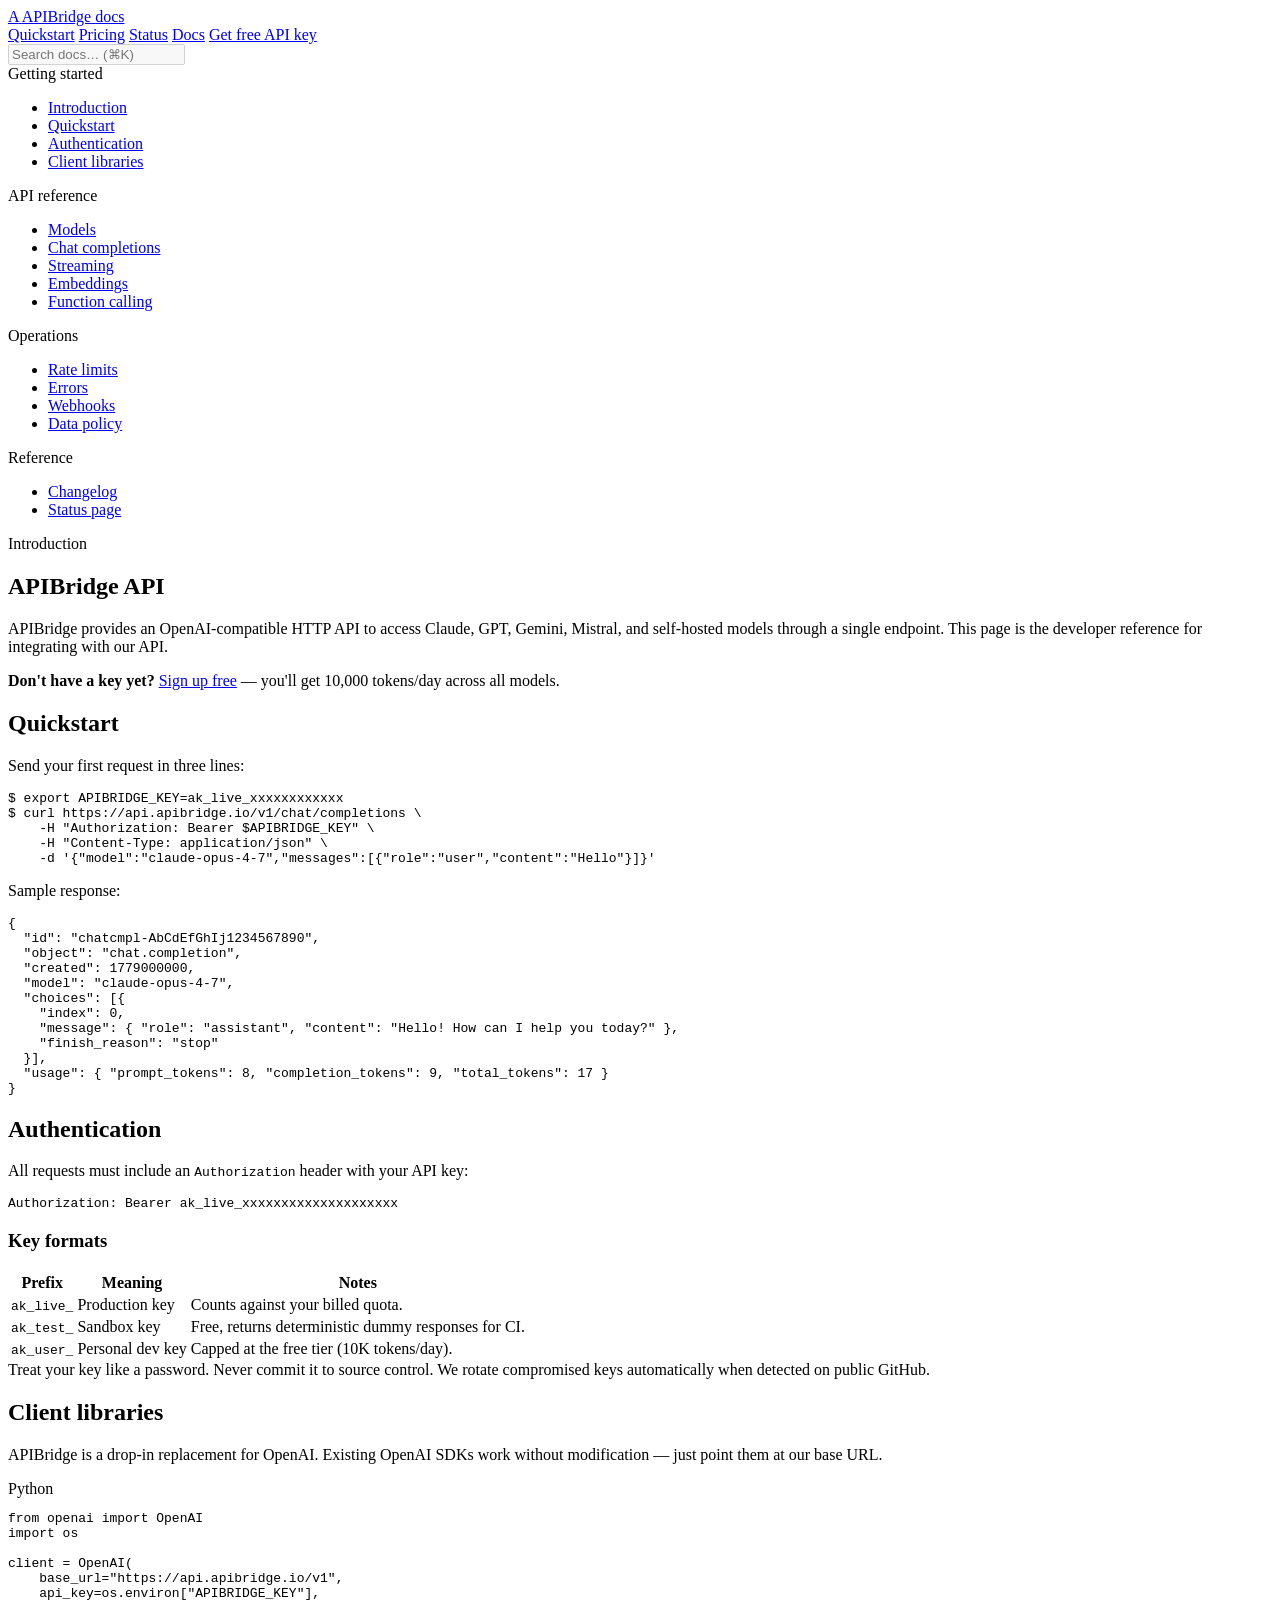
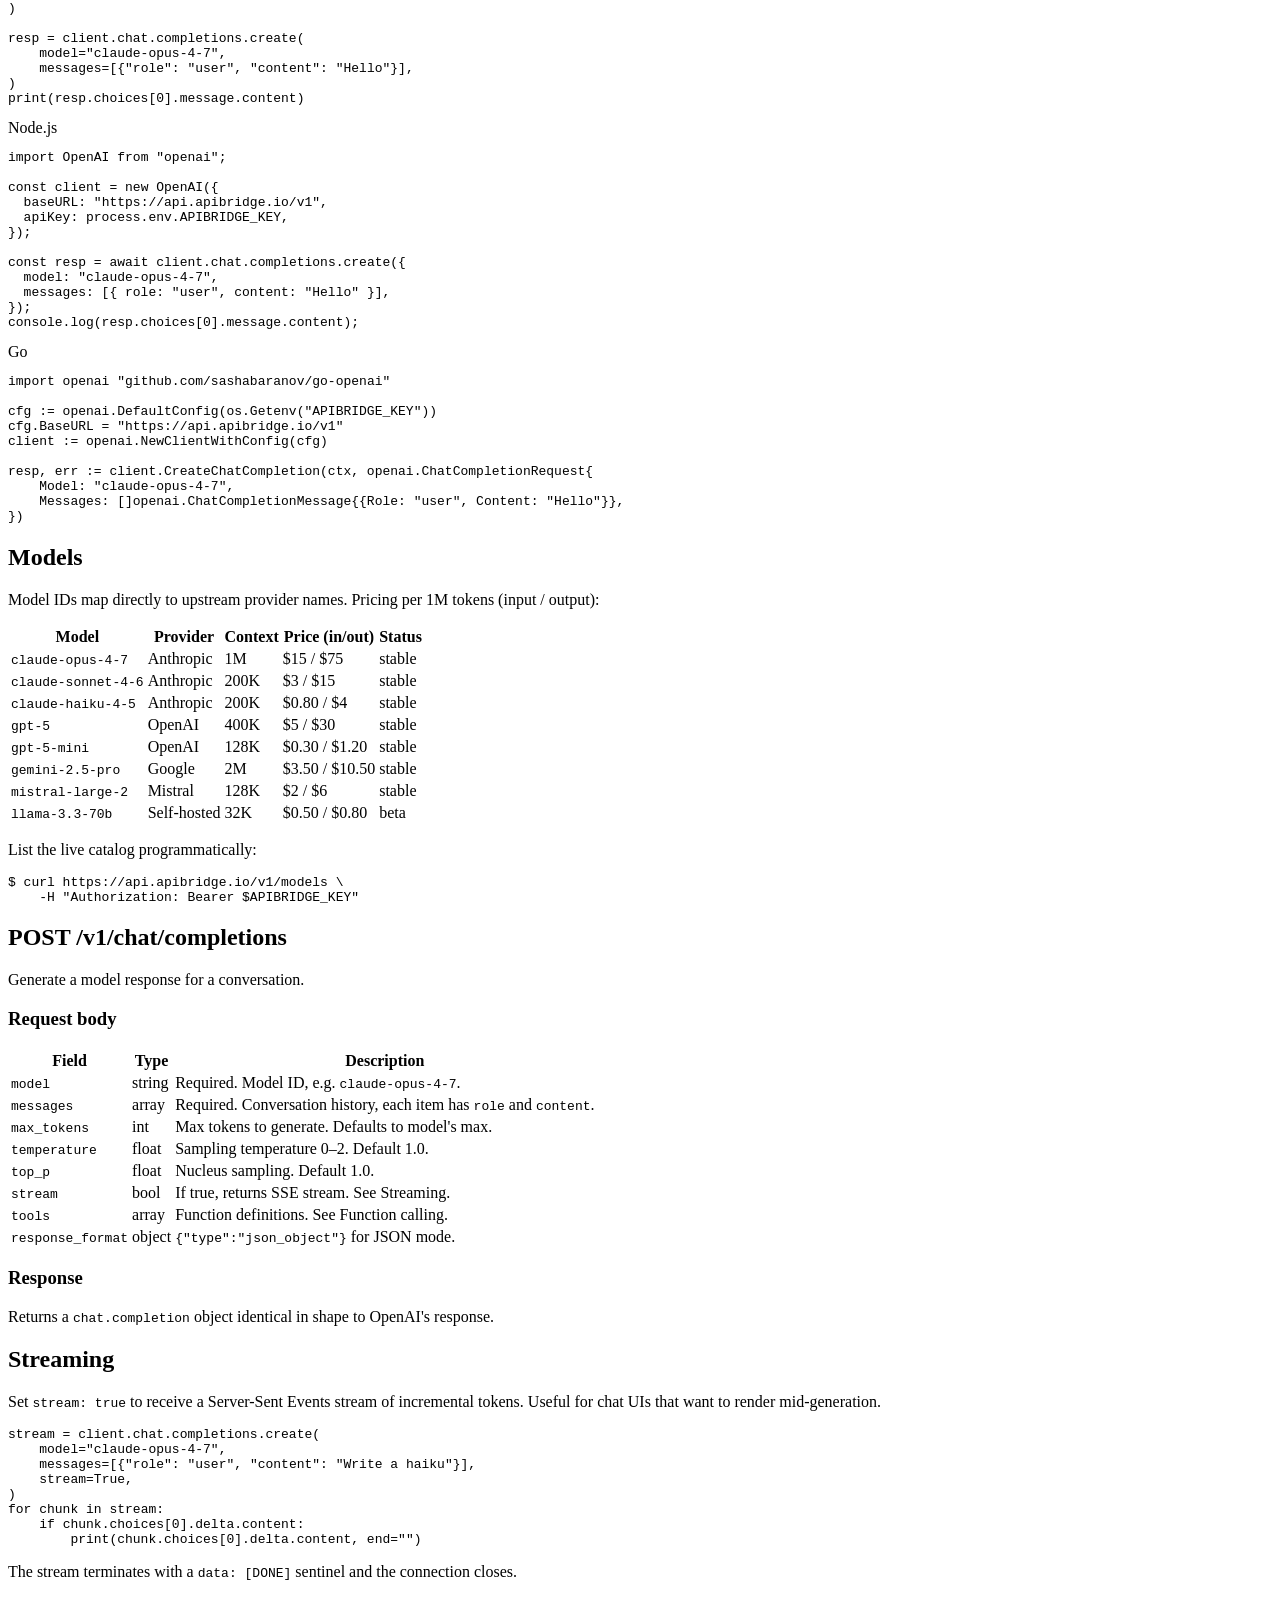
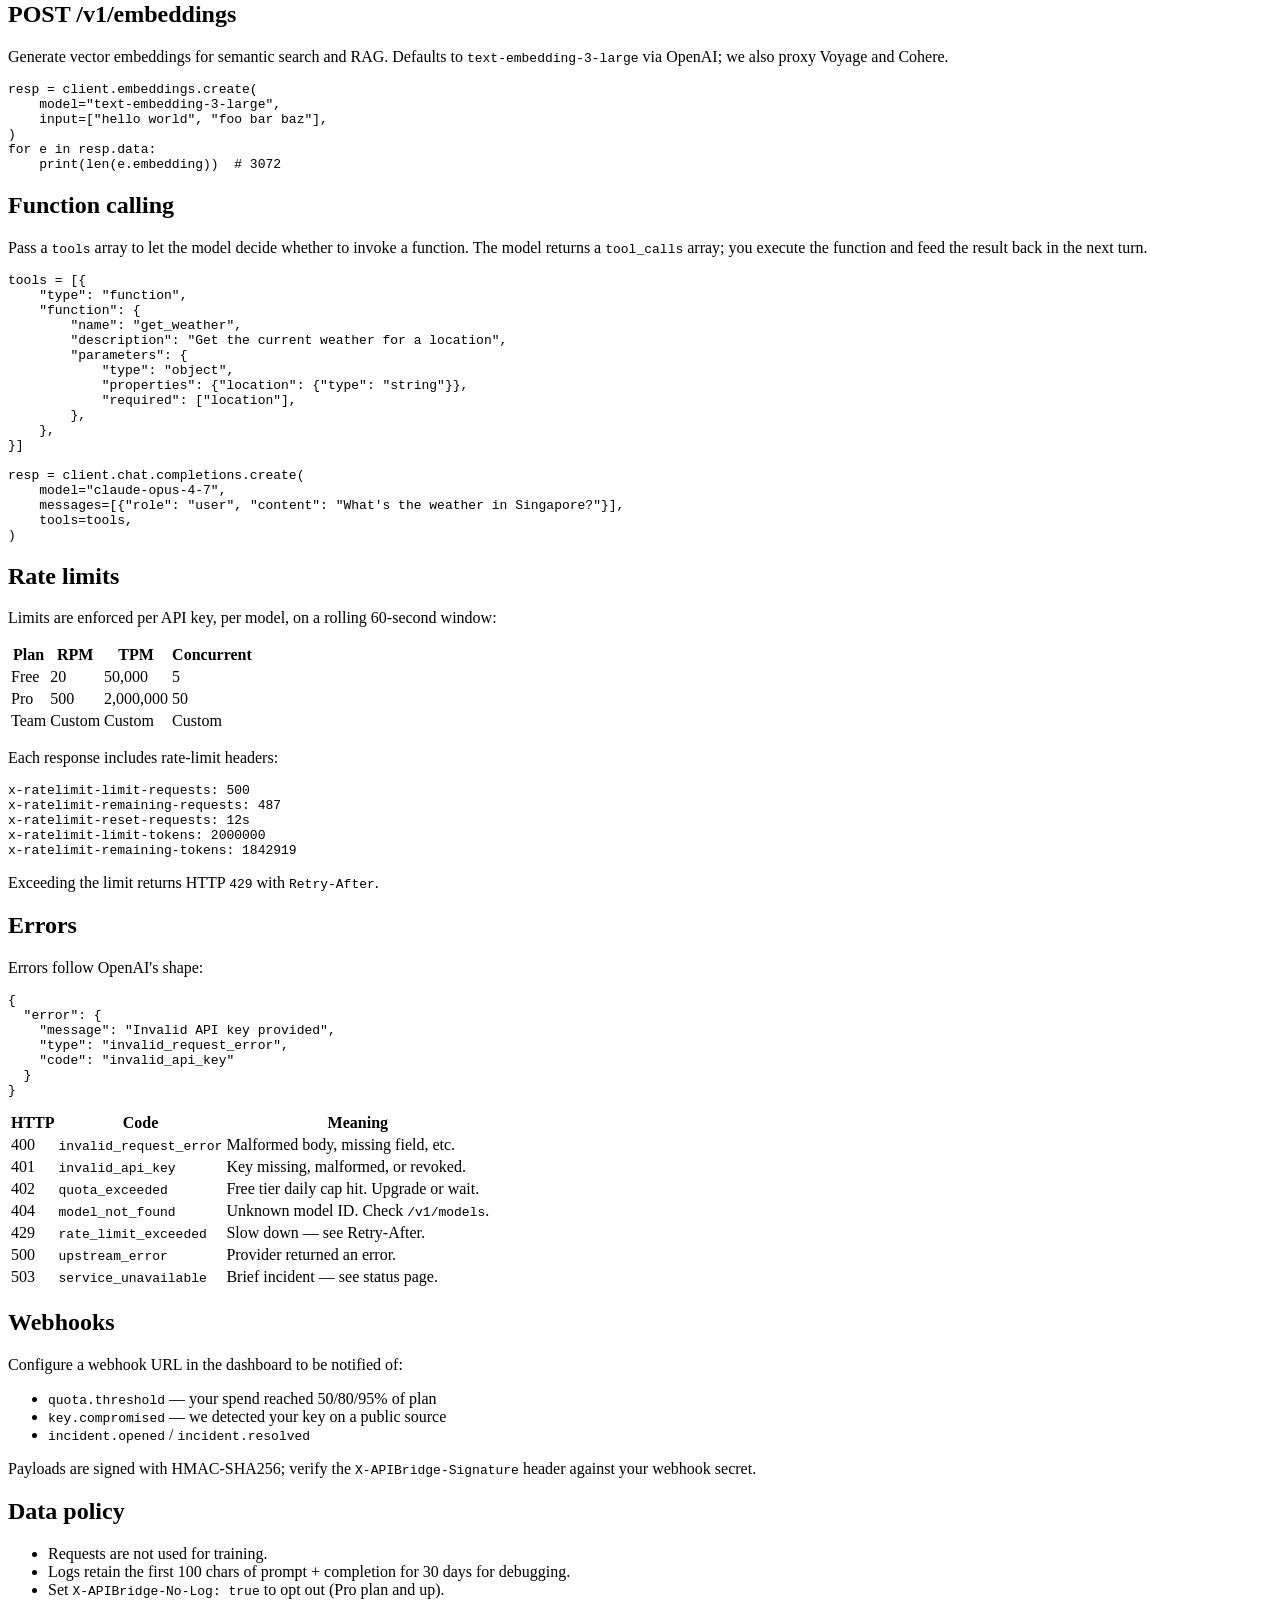
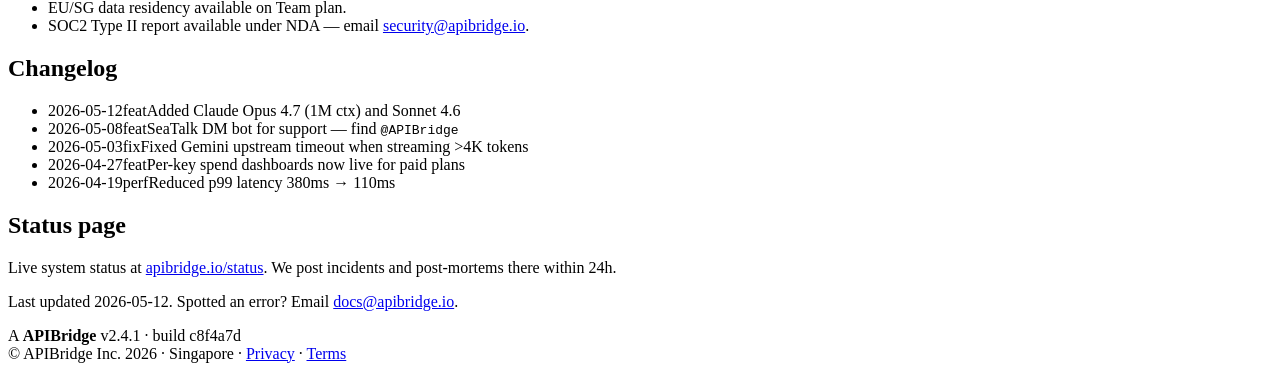
==== docs/index.html @ f9c646c4 "init" ====
<!DOCTYPE html>
<html lang="en">
<head>
<meta charset="UTF-8">
<meta name="viewport" content="width=device-width, initial-scale=1.0">
<title>Docs — APIBridge</title>
<meta name="description" content="API reference and guides for APIBridge — the OpenAI-compatible LLM gateway.">
<link rel="stylesheet" href="/apibridge/assets/css/style.css">
<link rel="stylesheet" href="/apibridge/assets/css/docs.css">
<link rel="icon" href="data:image/svg+xml,%3Csvg xmlns='http://www.w3.org/2000/svg' viewBox='0 0 32 32'%3E%3Crect width='32' height='32' rx='6' fill='%231e3a5f'/%3E%3Ctext x='16' y='22' font-family='monospace' font-size='18' font-weight='bold' text-anchor='middle' fill='%2300d4aa'%3EA%3C/text%3E%3C/svg%3E">
</head>
<body>

<header class="topbar">
  <div class="container topbar-inner">
    <a href="/apibridge/" class="brand">
      <span class="brand-mark">A</span>
      <span class="brand-text">APIBridge</span>
      <span class="brand-tag">docs</span>
    </a>
    <nav class="topnav">
      <a href="/apibridge/#quickstart">Quickstart</a>
      <a href="/apibridge/#pricing">Pricing</a>
      <a href="/apibridge/#status">Status</a>
      <a href="/apibridge/docs/" class="active">Docs</a>
      <a href="/apibridge/login/" class="btn btn-primary btn-sm">Get free API key</a>
    </nav>
  </div>
</header>

<div class="docs-layout">
  <aside class="docs-sidebar">
    <div class="docs-search">
      <input type="text" placeholder="Search docs… (⌘K)" disabled>
    </div>
    <nav class="docs-nav">
      <div class="docs-nav-section">
        <div class="docs-nav-title">Getting started</div>
        <ul>
          <li><a href="#introduction" class="active">Introduction</a></li>
          <li><a href="#quickstart">Quickstart</a></li>
          <li><a href="#authentication">Authentication</a></li>
          <li><a href="#libraries">Client libraries</a></li>
        </ul>
      </div>
      <div class="docs-nav-section">
        <div class="docs-nav-title">API reference</div>
        <ul>
          <li><a href="#models">Models</a></li>
          <li><a href="#chat-completions">Chat completions</a></li>
          <li><a href="#streaming">Streaming</a></li>
          <li><a href="#embeddings">Embeddings</a></li>
          <li><a href="#function-calling">Function calling</a></li>
        </ul>
      </div>
      <div class="docs-nav-section">
        <div class="docs-nav-title">Operations</div>
        <ul>
          <li><a href="#rate-limits">Rate limits</a></li>
          <li><a href="#errors">Errors</a></li>
          <li><a href="#webhooks">Webhooks</a></li>
          <li><a href="#data-policy">Data policy</a></li>
        </ul>
      </div>
      <div class="docs-nav-section">
        <div class="docs-nav-title">Reference</div>
        <ul>
          <li><a href="#changelog">Changelog</a></li>
          <li><a href="#status-page">Status page</a></li>
        </ul>
      </div>
    </nav>
  </aside>

  <main class="docs-main">

    <section id="introduction">
      <div class="docs-eyebrow">Introduction</div>
      <h1>APIBridge API</h1>
      <p class="docs-lede">
        APIBridge provides an OpenAI-compatible HTTP API to access Claude, GPT, Gemini, Mistral,
        and self-hosted models through a single endpoint. This page is the developer reference
        for integrating with our API.
      </p>
      <div class="callout callout-info">
        <strong>Don't have a key yet?</strong> <a href="/apibridge/login/">Sign up free</a> — you'll get 10,000 tokens/day across all models.
      </div>
    </section>

    <section id="quickstart">
      <h2>Quickstart</h2>
      <p>Send your first request in three lines:</p>
<pre class="code-block"><code><span class="cm">$</span> export APIBRIDGE_KEY=ak_live_xxxxxxxxxxxx
<span class="cm">$</span> curl https://api.apibridge.io/v1/chat/completions \
    -H <span class="s">"Authorization: Bearer $APIBRIDGE_KEY"</span> \
    -H <span class="s">"Content-Type: application/json"</span> \
    -d '{<span class="s">"model"</span>:<span class="s">"claude-opus-4-7"</span>,<span class="s">"messages"</span>:[{<span class="s">"role"</span>:<span class="s">"user"</span>,<span class="s">"content"</span>:<span class="s">"Hello"</span>}]}'</code></pre>
      <p>Sample response:</p>
<pre class="code-block"><code>{
  <span class="s">"id"</span>: <span class="s">"chatcmpl-AbCdEfGhIj1234567890"</span>,
  <span class="s">"object"</span>: <span class="s">"chat.completion"</span>,
  <span class="s">"created"</span>: 1779000000,
  <span class="s">"model"</span>: <span class="s">"claude-opus-4-7"</span>,
  <span class="s">"choices"</span>: [{
    <span class="s">"index"</span>: 0,
    <span class="s">"message"</span>: { <span class="s">"role"</span>: <span class="s">"assistant"</span>, <span class="s">"content"</span>: <span class="s">"Hello! How can I help you today?"</span> },
    <span class="s">"finish_reason"</span>: <span class="s">"stop"</span>
  }],
  <span class="s">"usage"</span>: { <span class="s">"prompt_tokens"</span>: 8, <span class="s">"completion_tokens"</span>: 9, <span class="s">"total_tokens"</span>: 17 }
}</code></pre>
    </section>

    <section id="authentication">
      <h2>Authentication</h2>
      <p>
        All requests must include an <code>Authorization</code> header with your API key:
      </p>
<pre class="code-block"><code>Authorization: Bearer ak_live_xxxxxxxxxxxxxxxxxxxx</code></pre>

      <h3>Key formats</h3>
      <table class="docs-table">
        <thead>
          <tr><th>Prefix</th><th>Meaning</th><th>Notes</th></tr>
        </thead>
        <tbody>
          <tr><td><code>ak_live_</code></td><td>Production key</td><td>Counts against your billed quota.</td></tr>
          <tr><td><code>ak_test_</code></td><td>Sandbox key</td><td>Free, returns deterministic dummy responses for CI.</td></tr>
          <tr><td><code>ak_user_</code></td><td>Personal dev key</td><td>Capped at the free tier (10K tokens/day).</td></tr>
        </tbody>
      </table>

      <div class="callout callout-warn">
        Treat your key like a password. Never commit it to source control. We rotate compromised keys automatically when detected on public GitHub.
      </div>
    </section>

    <section id="libraries">
      <h2>Client libraries</h2>
      <p>APIBridge is a drop-in replacement for OpenAI. Existing OpenAI SDKs work without modification — just point them at our base URL.</p>

      <div class="lang-tabs">
        <div class="lang-tab-label">Python</div>
<pre class="code-block"><code><span class="k">from</span> openai <span class="k">import</span> OpenAI
<span class="k">import</span> os

client = OpenAI(
    base_url=<span class="s">"https://api.apibridge.io/v1"</span>,
    api_key=os.environ[<span class="s">"APIBRIDGE_KEY"</span>],
)

resp = client.chat.completions.create(
    model=<span class="s">"claude-opus-4-7"</span>,
    messages=[{<span class="s">"role"</span>: <span class="s">"user"</span>, <span class="s">"content"</span>: <span class="s">"Hello"</span>}],
)
print(resp.choices[0].message.content)</code></pre>

        <div class="lang-tab-label">Node.js</div>
<pre class="code-block"><code><span class="k">import</span> OpenAI <span class="k">from</span> <span class="s">"openai"</span>;

<span class="k">const</span> client = <span class="k">new</span> OpenAI({
  baseURL: <span class="s">"https://api.apibridge.io/v1"</span>,
  apiKey: process.env.APIBRIDGE_KEY,
});

<span class="k">const</span> resp = <span class="k">await</span> client.chat.completions.create({
  model: <span class="s">"claude-opus-4-7"</span>,
  messages: [{ role: <span class="s">"user"</span>, content: <span class="s">"Hello"</span> }],
});
console.log(resp.choices[0].message.content);</code></pre>

        <div class="lang-tab-label">Go</div>
<pre class="code-block"><code><span class="k">import</span> openai <span class="s">"github.com/sashabaranov/go-openai"</span>

cfg := openai.DefaultConfig(os.Getenv(<span class="s">"APIBRIDGE_KEY"</span>))
cfg.BaseURL = <span class="s">"https://api.apibridge.io/v1"</span>
client := openai.NewClientWithConfig(cfg)

resp, err := client.CreateChatCompletion(ctx, openai.ChatCompletionRequest{
    Model: <span class="s">"claude-opus-4-7"</span>,
    Messages: []openai.ChatCompletionMessage{{Role: <span class="s">"user"</span>, Content: <span class="s">"Hello"</span>}},
})</code></pre>
      </div>
    </section>

    <section id="models">
      <h2>Models</h2>
      <p>Model IDs map directly to upstream provider names. Pricing per 1M tokens (input / output):</p>
      <table class="docs-table">
        <thead>
          <tr><th>Model</th><th>Provider</th><th>Context</th><th>Price (in/out)</th><th>Status</th></tr>
        </thead>
        <tbody>
          <tr><td><code>claude-opus-4-7</code></td><td>Anthropic</td><td>1M</td><td>$15 / $75</td><td><span class="badge-ok">stable</span></td></tr>
          <tr><td><code>claude-sonnet-4-6</code></td><td>Anthropic</td><td>200K</td><td>$3 / $15</td><td><span class="badge-ok">stable</span></td></tr>
          <tr><td><code>claude-haiku-4-5</code></td><td>Anthropic</td><td>200K</td><td>$0.80 / $4</td><td><span class="badge-ok">stable</span></td></tr>
          <tr><td><code>gpt-5</code></td><td>OpenAI</td><td>400K</td><td>$5 / $30</td><td><span class="badge-ok">stable</span></td></tr>
          <tr><td><code>gpt-5-mini</code></td><td>OpenAI</td><td>128K</td><td>$0.30 / $1.20</td><td><span class="badge-ok">stable</span></td></tr>
          <tr><td><code>gemini-2.5-pro</code></td><td>Google</td><td>2M</td><td>$3.50 / $10.50</td><td><span class="badge-ok">stable</span></td></tr>
          <tr><td><code>mistral-large-2</code></td><td>Mistral</td><td>128K</td><td>$2 / $6</td><td><span class="badge-ok">stable</span></td></tr>
          <tr><td><code>llama-3.3-70b</code></td><td>Self-hosted</td><td>32K</td><td>$0.50 / $0.80</td><td><span class="badge-beta">beta</span></td></tr>
        </tbody>
      </table>
      <p>List the live catalog programmatically:</p>
<pre class="code-block"><code><span class="cm">$</span> curl https://api.apibridge.io/v1/models \
    -H <span class="s">"Authorization: Bearer $APIBRIDGE_KEY"</span></code></pre>
    </section>

    <section id="chat-completions">
      <h2>POST /v1/chat/completions</h2>
      <p>Generate a model response for a conversation.</p>

      <h3>Request body</h3>
      <table class="docs-table">
        <thead><tr><th>Field</th><th>Type</th><th>Description</th></tr></thead>
        <tbody>
          <tr><td><code>model</code></td><td>string</td><td>Required. Model ID, e.g. <code>claude-opus-4-7</code>.</td></tr>
          <tr><td><code>messages</code></td><td>array</td><td>Required. Conversation history, each item has <code>role</code> and <code>content</code>.</td></tr>
          <tr><td><code>max_tokens</code></td><td>int</td><td>Max tokens to generate. Defaults to model's max.</td></tr>
          <tr><td><code>temperature</code></td><td>float</td><td>Sampling temperature 0–2. Default 1.0.</td></tr>
          <tr><td><code>top_p</code></td><td>float</td><td>Nucleus sampling. Default 1.0.</td></tr>
          <tr><td><code>stream</code></td><td>bool</td><td>If true, returns SSE stream. See Streaming.</td></tr>
          <tr><td><code>tools</code></td><td>array</td><td>Function definitions. See Function calling.</td></tr>
          <tr><td><code>response_format</code></td><td>object</td><td><code>{"type":"json_object"}</code> for JSON mode.</td></tr>
        </tbody>
      </table>

      <h3>Response</h3>
      <p>Returns a <code>chat.completion</code> object identical in shape to OpenAI's response.</p>
    </section>

    <section id="streaming">
      <h2>Streaming</h2>
      <p>Set <code>stream: true</code> to receive a Server-Sent Events stream of incremental tokens. Useful for chat UIs that want to render mid-generation.</p>
<pre class="code-block"><code>stream = client.chat.completions.create(
    model=<span class="s">"claude-opus-4-7"</span>,
    messages=[{<span class="s">"role"</span>: <span class="s">"user"</span>, <span class="s">"content"</span>: <span class="s">"Write a haiku"</span>}],
    stream=<span class="k">True</span>,
)
<span class="k">for</span> chunk <span class="k">in</span> stream:
    <span class="k">if</span> chunk.choices[0].delta.content:
        print(chunk.choices[0].delta.content, end=<span class="s">""</span>)</code></pre>
      <p>The stream terminates with a <code>data: [DONE]</code> sentinel and the connection closes.</p>
    </section>

    <section id="embeddings">
      <h2>POST /v1/embeddings</h2>
      <p>Generate vector embeddings for semantic search and RAG. Defaults to <code>text-embedding-3-large</code> via OpenAI; we also proxy Voyage and Cohere.</p>
<pre class="code-block"><code>resp = client.embeddings.create(
    model=<span class="s">"text-embedding-3-large"</span>,
    input=[<span class="s">"hello world"</span>, <span class="s">"foo bar baz"</span>],
)
<span class="k">for</span> e <span class="k">in</span> resp.data:
    print(<span class="k">len</span>(e.embedding))  <span class="cm"># 3072</span></code></pre>
    </section>

    <section id="function-calling">
      <h2>Function calling</h2>
      <p>Pass a <code>tools</code> array to let the model decide whether to invoke a function. The model returns a <code>tool_calls</code> array; you execute the function and feed the result back in the next turn.</p>
<pre class="code-block"><code>tools = [{
    <span class="s">"type"</span>: <span class="s">"function"</span>,
    <span class="s">"function"</span>: {
        <span class="s">"name"</span>: <span class="s">"get_weather"</span>,
        <span class="s">"description"</span>: <span class="s">"Get the current weather for a location"</span>,
        <span class="s">"parameters"</span>: {
            <span class="s">"type"</span>: <span class="s">"object"</span>,
            <span class="s">"properties"</span>: {<span class="s">"location"</span>: {<span class="s">"type"</span>: <span class="s">"string"</span>}},
            <span class="s">"required"</span>: [<span class="s">"location"</span>],
        },
    },
}]

resp = client.chat.completions.create(
    model=<span class="s">"claude-opus-4-7"</span>,
    messages=[{<span class="s">"role"</span>: <span class="s">"user"</span>, <span class="s">"content"</span>: <span class="s">"What's the weather in Singapore?"</span>}],
    tools=tools,
)</code></pre>
    </section>

    <section id="rate-limits">
      <h2>Rate limits</h2>
      <p>Limits are enforced per API key, per model, on a rolling 60-second window:</p>
      <table class="docs-table">
        <thead><tr><th>Plan</th><th>RPM</th><th>TPM</th><th>Concurrent</th></tr></thead>
        <tbody>
          <tr><td>Free</td><td>20</td><td>50,000</td><td>5</td></tr>
          <tr><td>Pro</td><td>500</td><td>2,000,000</td><td>50</td></tr>
          <tr><td>Team</td><td>Custom</td><td>Custom</td><td>Custom</td></tr>
        </tbody>
      </table>
      <p>Each response includes rate-limit headers:</p>
<pre class="code-block"><code>x-ratelimit-limit-requests: 500
x-ratelimit-remaining-requests: 487
x-ratelimit-reset-requests: 12s
x-ratelimit-limit-tokens: 2000000
x-ratelimit-remaining-tokens: 1842919</code></pre>
      <p>Exceeding the limit returns HTTP <code>429</code> with <code>Retry-After</code>.</p>
    </section>

    <section id="errors">
      <h2>Errors</h2>
      <p>Errors follow OpenAI's shape:</p>
<pre class="code-block"><code>{
  <span class="s">"error"</span>: {
    <span class="s">"message"</span>: <span class="s">"Invalid API key provided"</span>,
    <span class="s">"type"</span>: <span class="s">"invalid_request_error"</span>,
    <span class="s">"code"</span>: <span class="s">"invalid_api_key"</span>
  }
}</code></pre>
      <table class="docs-table">
        <thead><tr><th>HTTP</th><th>Code</th><th>Meaning</th></tr></thead>
        <tbody>
          <tr><td>400</td><td><code>invalid_request_error</code></td><td>Malformed body, missing field, etc.</td></tr>
          <tr><td>401</td><td><code>invalid_api_key</code></td><td>Key missing, malformed, or revoked.</td></tr>
          <tr><td>402</td><td><code>quota_exceeded</code></td><td>Free tier daily cap hit. Upgrade or wait.</td></tr>
          <tr><td>404</td><td><code>model_not_found</code></td><td>Unknown model ID. Check <code>/v1/models</code>.</td></tr>
          <tr><td>429</td><td><code>rate_limit_exceeded</code></td><td>Slow down — see Retry-After.</td></tr>
          <tr><td>500</td><td><code>upstream_error</code></td><td>Provider returned an error.</td></tr>
          <tr><td>503</td><td><code>service_unavailable</code></td><td>Brief incident — see status page.</td></tr>
        </tbody>
      </table>
    </section>

    <section id="webhooks">
      <h2>Webhooks</h2>
      <p>Configure a webhook URL in the dashboard to be notified of:</p>
      <ul>
        <li><code>quota.threshold</code> — your spend reached 50/80/95% of plan</li>
        <li><code>key.compromised</code> — we detected your key on a public source</li>
        <li><code>incident.opened</code> / <code>incident.resolved</code></li>
      </ul>
      <p>Payloads are signed with HMAC-SHA256; verify the <code>X-APIBridge-Signature</code> header against your webhook secret.</p>
    </section>

    <section id="data-policy">
      <h2>Data policy</h2>
      <ul>
        <li>Requests are not used for training.</li>
        <li>Logs retain the first 100 chars of prompt + completion for 30 days for debugging.</li>
        <li>Set <code>X-APIBridge-No-Log: true</code> to opt out (Pro plan and up).</li>
        <li>EU/SG data residency available on Team plan.</li>
        <li>SOC2 Type II report available under NDA — email <a href="mailto:security@apibridge.io">security@apibridge.io</a>.</li>
      </ul>
    </section>

    <section id="changelog">
      <h2>Changelog</h2>
      <ul class="changelog-list">
        <li><span class="cl-date">2026-05-12</span><span class="cl-tag tag-feat">feat</span><span>Added Claude Opus 4.7 (1M ctx) and Sonnet 4.6</span></li>
        <li><span class="cl-date">2026-05-08</span><span class="cl-tag tag-feat">feat</span><span>SeaTalk DM bot for support — find <code>@APIBridge</code></span></li>
        <li><span class="cl-date">2026-05-03</span><span class="cl-tag tag-fix">fix</span><span>Fixed Gemini upstream timeout when streaming &gt;4K tokens</span></li>
        <li><span class="cl-date">2026-04-27</span><span class="cl-tag tag-feat">feat</span><span>Per-key spend dashboards now live for paid plans</span></li>
        <li><span class="cl-date">2026-04-19</span><span class="cl-tag tag-perf">perf</span><span>Reduced p99 latency 380ms → 110ms</span></li>
      </ul>
    </section>

    <section id="status-page">
      <h2>Status page</h2>
      <p>Live system status at <a href="/apibridge/#status">apibridge.io/status</a>. We post incidents and post-mortems there within 24h.</p>
    </section>

    <div class="docs-footer">
      <p>Last updated 2026-05-12. Spotted an error? Email <a href="mailto:docs@apibridge.io">docs@apibridge.io</a>.</p>
    </div>

  </main>
</div>

<footer class="site-footer">
  <div class="container footer-grid">
    <div class="footer-brand">
      <span class="brand-mark">A</span>
      <strong>APIBridge</strong>
      <span class="muted">v2.4.1 · build c8f4a7d</span>
    </div>
    <div class="footer-meta muted">
      © APIBridge Inc. 2026 · Singapore · <a href="#">Privacy</a> · <a href="#">Terms</a>
    </div>
  </div>
</footer>

<script src="/apibridge/assets/js/main.js"></script>
<script src="/apibridge/assets/js/docs.js"></script>
</body>
</html>
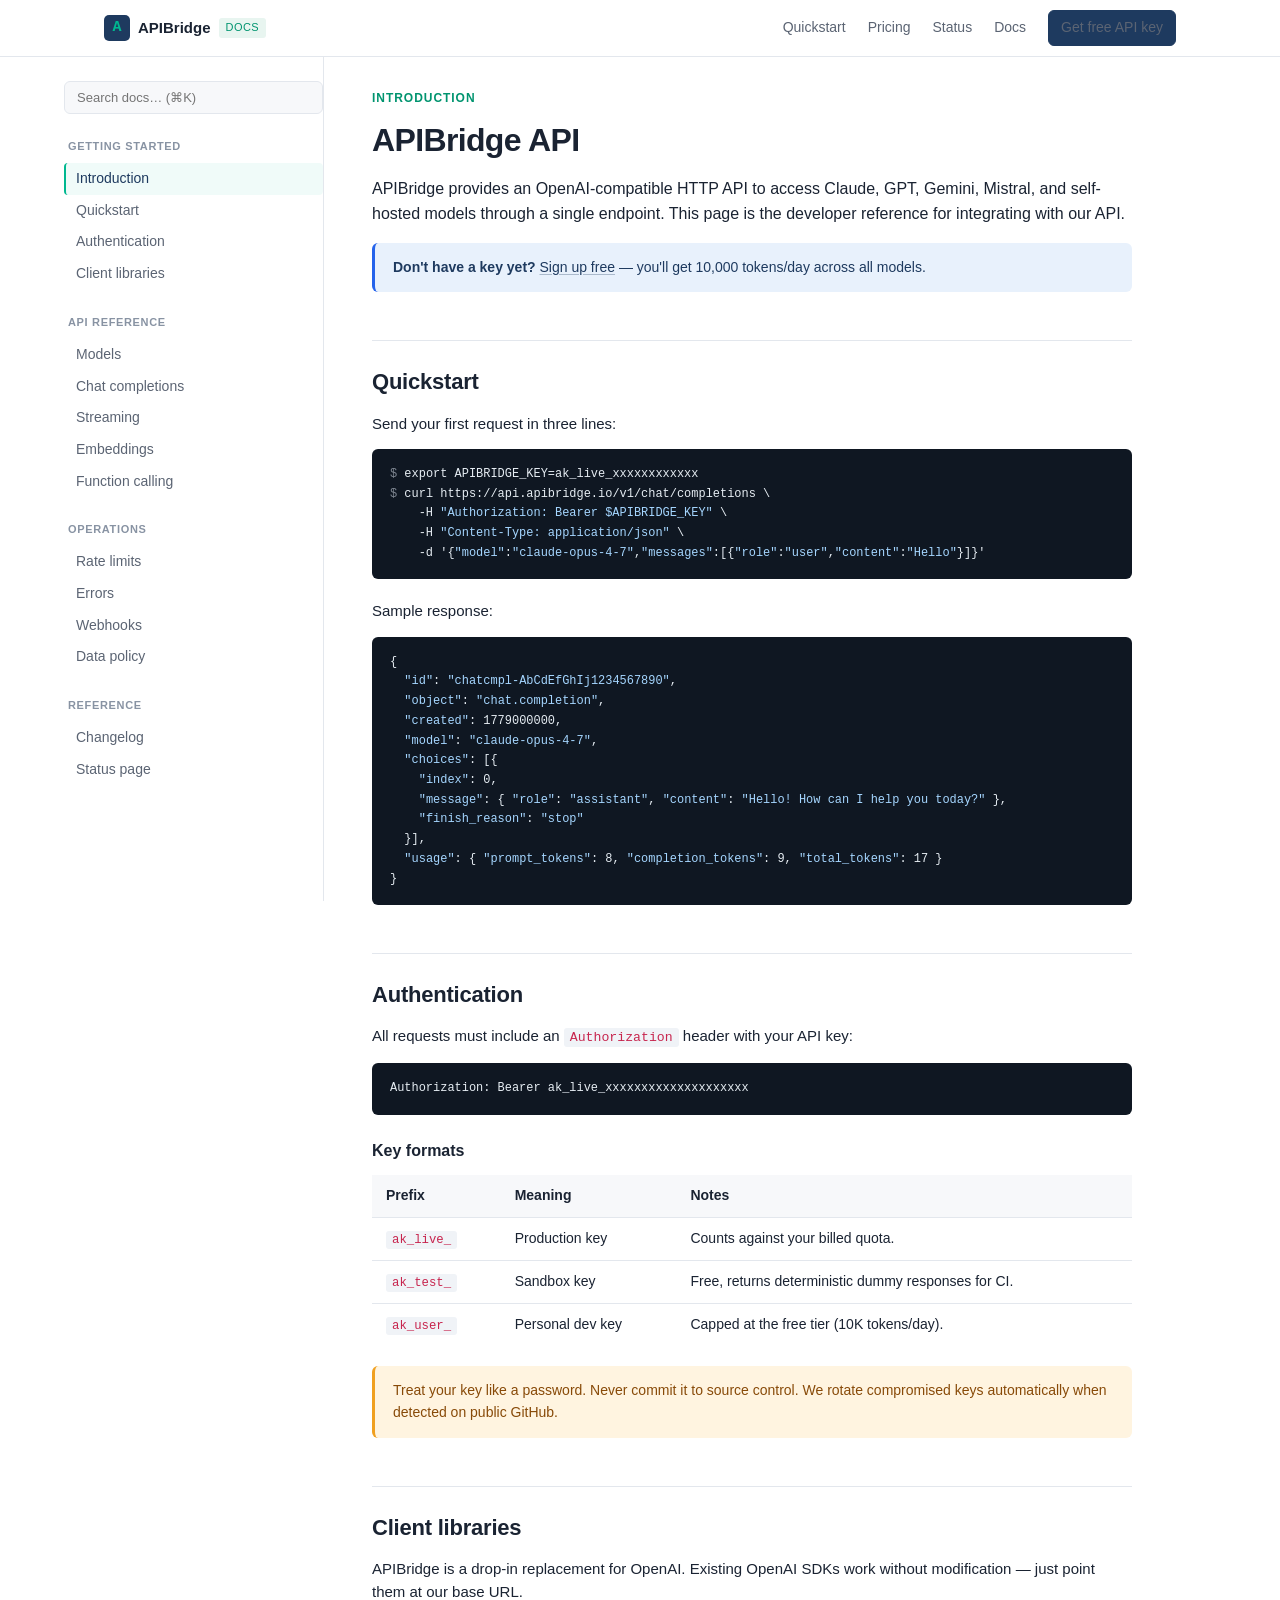
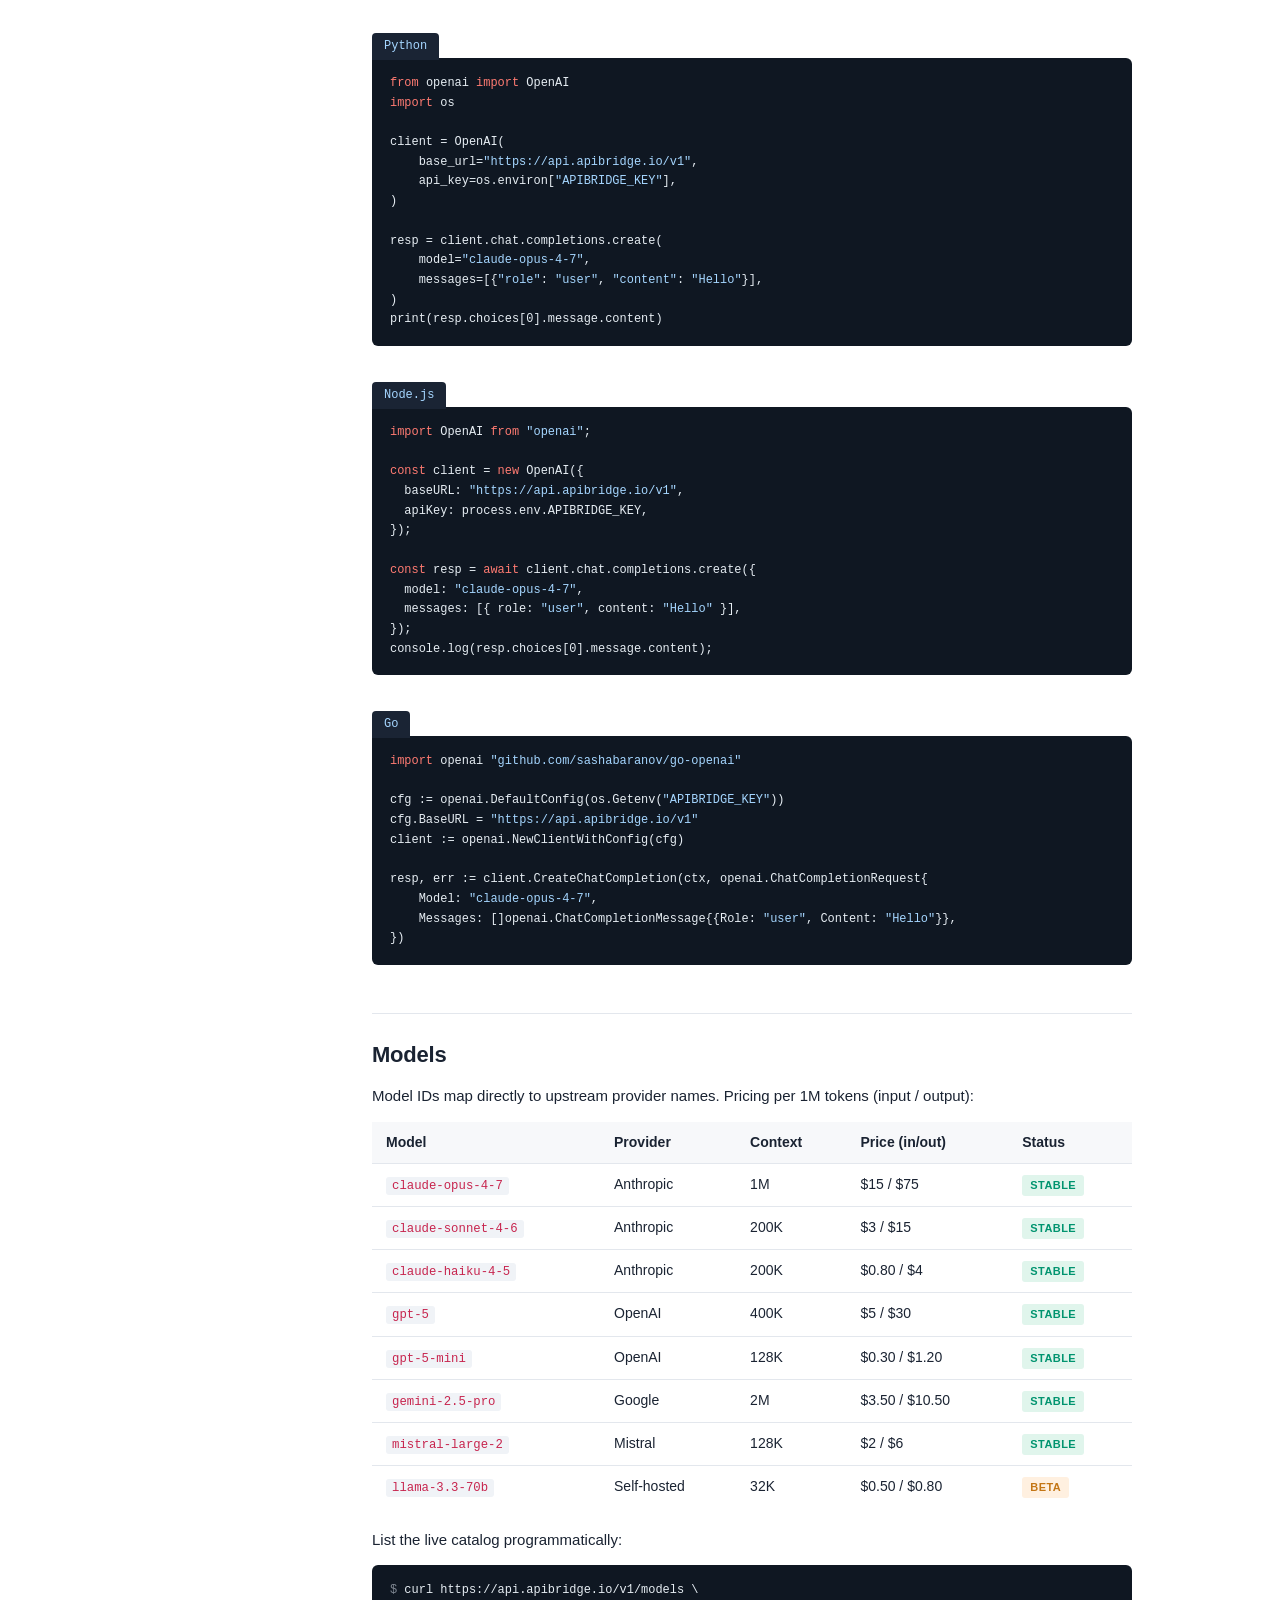
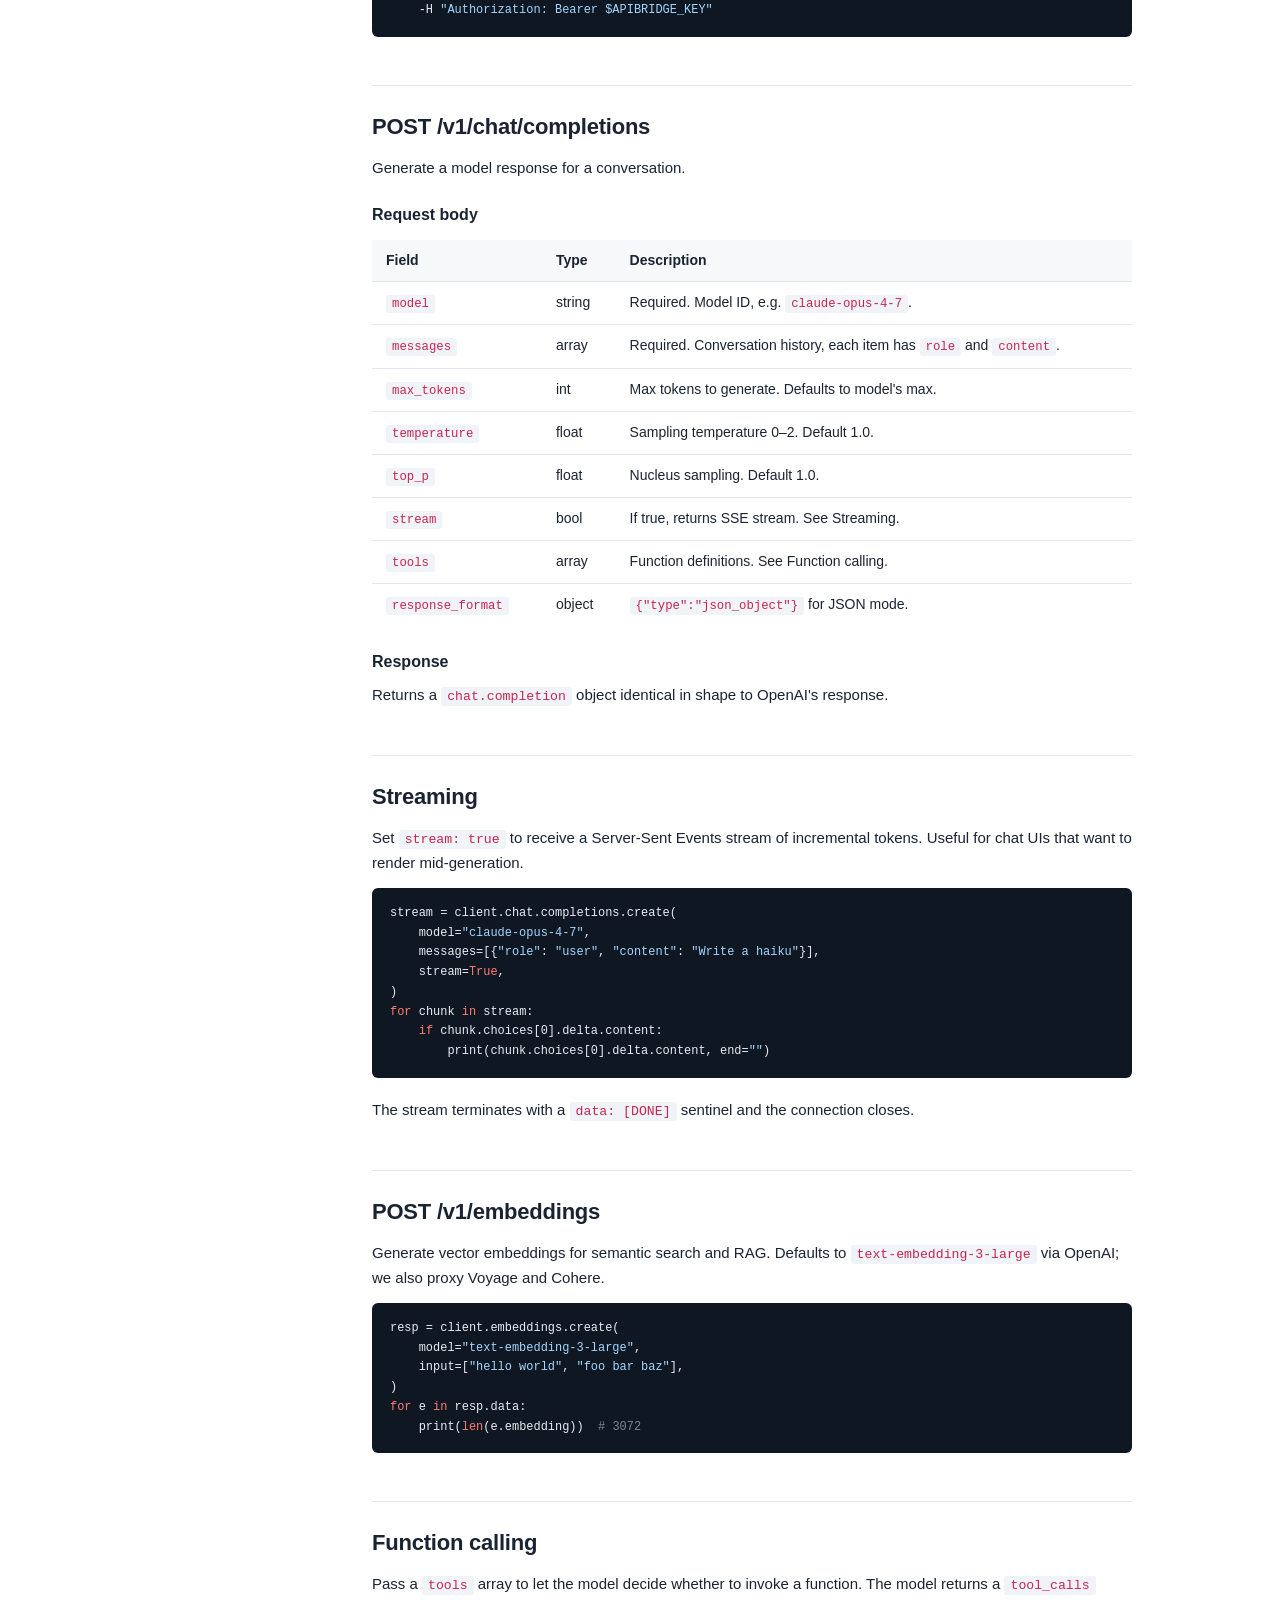
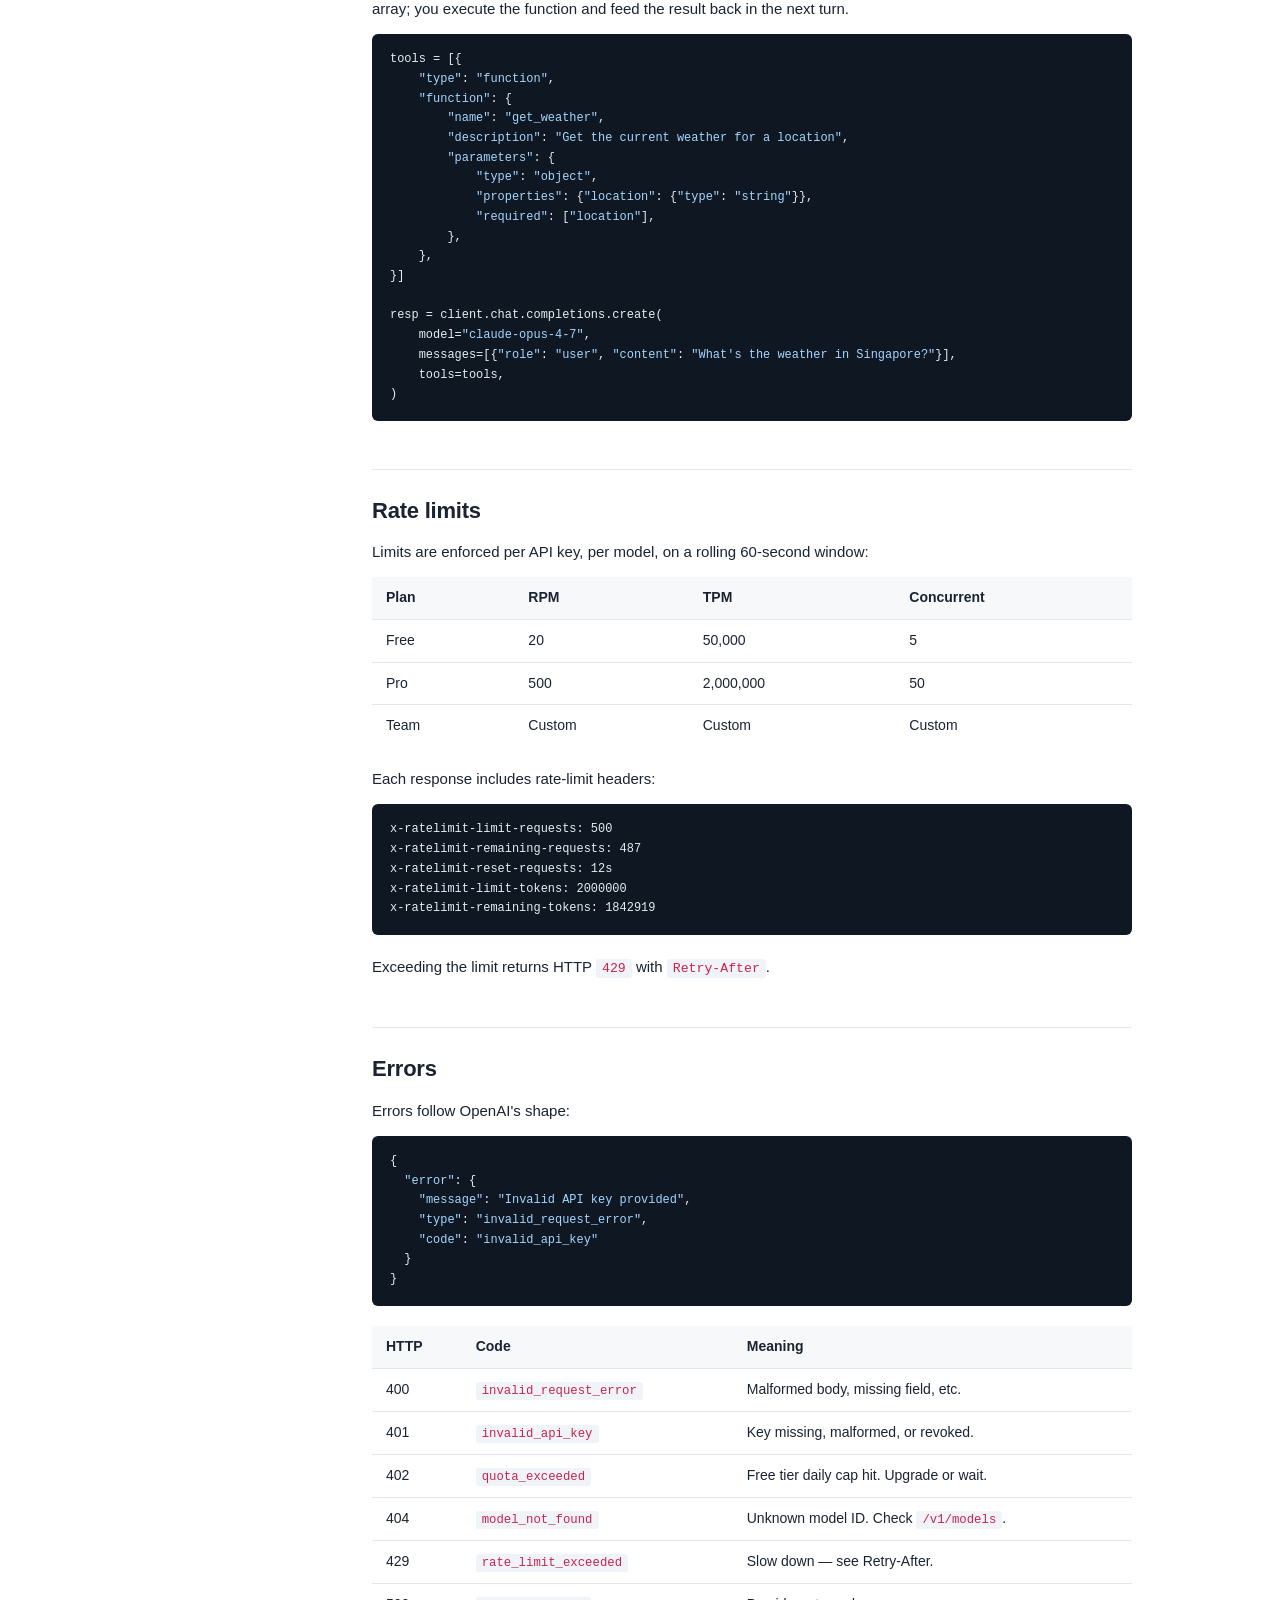
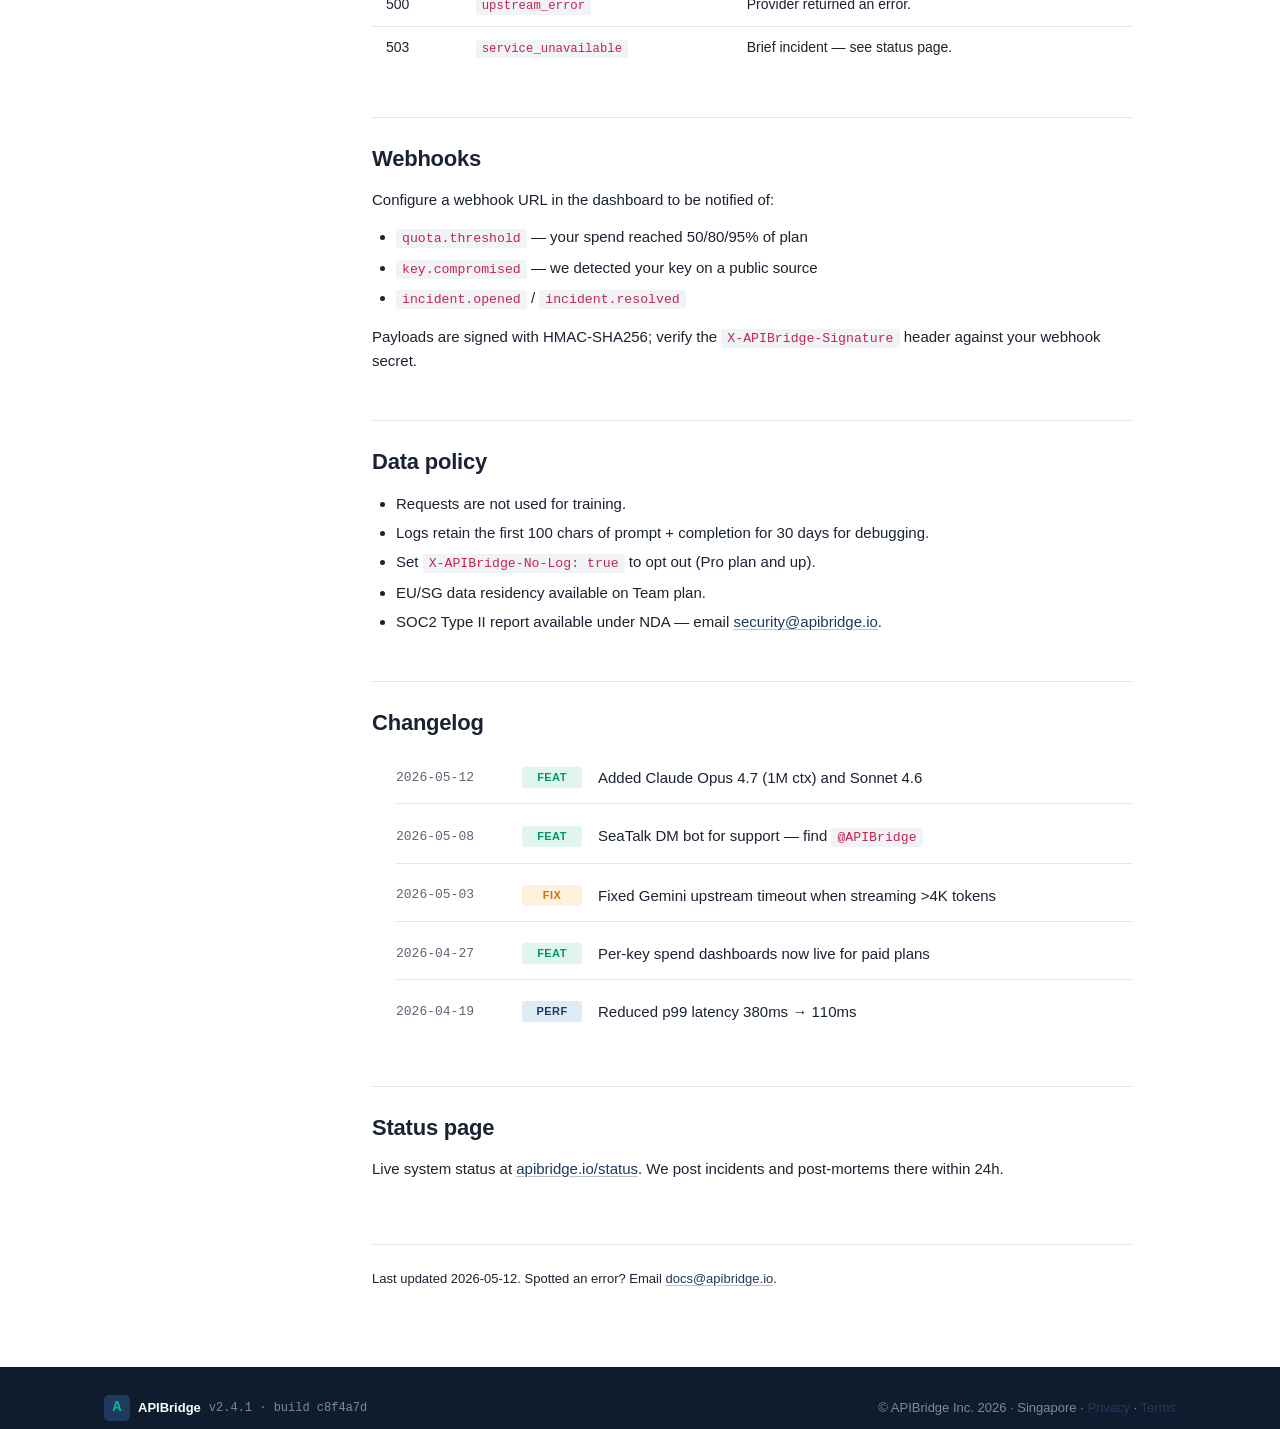
==== commit 5de8bb76: "fix internal paths" ====
--- a/docs/index.html
+++ b/docs/index.html
@@ -5,25 +5,25 @@
 <meta name="viewport" content="width=device-width, initial-scale=1.0">
 <title>Docs — APIBridge</title>
 <meta name="description" content="API reference and guides for APIBridge — the OpenAI-compatible LLM gateway.">
-<link rel="stylesheet" href="/apibridge/assets/css/style.css">
-<link rel="stylesheet" href="/apibridge/assets/css/docs.css">
+<link rel="stylesheet" href="/assets/css/style.css">
+<link rel="stylesheet" href="/assets/css/docs.css">
 <link rel="icon" href="data:image/svg+xml,%3Csvg xmlns='http://www.w3.org/2000/svg' viewBox='0 0 32 32'%3E%3Crect width='32' height='32' rx='6' fill='%231e3a5f'/%3E%3Ctext x='16' y='22' font-family='monospace' font-size='18' font-weight='bold' text-anchor='middle' fill='%2300d4aa'%3EA%3C/text%3E%3C/svg%3E">
 </head>
 <body>
 
 <header class="topbar">
   <div class="container topbar-inner">
-    <a href="/apibridge/" class="brand">
+    <a href="/" class="brand">
       <span class="brand-mark">A</span>
       <span class="brand-text">APIBridge</span>
       <span class="brand-tag">docs</span>
     </a>
     <nav class="topnav">
-      <a href="/apibridge/#quickstart">Quickstart</a>
-      <a href="/apibridge/#pricing">Pricing</a>
-      <a href="/apibridge/#status">Status</a>
-      <a href="/apibridge/docs/" class="active">Docs</a>
-      <a href="/apibridge/login/" class="btn btn-primary btn-sm">Get free API key</a>
+      <a href="/#quickstart">Quickstart</a>
+      <a href="/#pricing">Pricing</a>
+      <a href="/#status">Status</a>
+      <a href="/docs/" class="active">Docs</a>
+      <a href="/login/" class="btn btn-primary btn-sm">Get free API key</a>
     </nav>
   </div>
 </header>
@@ -83,7 +83,7 @@
         for integrating with our API.
       </p>
       <div class="callout callout-info">
-        <strong>Don't have a key yet?</strong> <a href="/apibridge/login/">Sign up free</a> — you'll get 10,000 tokens/day across all models.
+        <strong>Don't have a key yet?</strong> <a href="/login/">Sign up free</a> — you'll get 10,000 tokens/day across all models.
       </div>
     </section>
 
@@ -355,7 +355,7 @@
 
     <section id="status-page">
       <h2>Status page</h2>
-      <p>Live system status at <a href="/apibridge/#status">apibridge.io/status</a>. We post incidents and post-mortems there within 24h.</p>
+      <p>Live system status at <a href="/#status">apibridge.io/status</a>. We post incidents and post-mortems there within 24h.</p>
     </section>
 
     <div class="docs-footer">
@@ -378,7 +378,7 @@
   </div>
 </footer>
 
-<script src="/apibridge/assets/js/main.js"></script>
-<script src="/apibridge/assets/js/docs.js"></script>
+<script src="/assets/js/main.js"></script>
+<script src="/assets/js/docs.js"></script>
 </body>
 </html>
--- a/assets/css/style.css
+++ b/assets/css/style.css
@@ -0,0 +1,381 @@
+/* APIBridge — internal AI gateway product page
+   Visual language: clean engineering tool, not marketing. */
+
+* { box-sizing: border-box; margin: 0; padding: 0; }
+
+:root {
+  --bg: #ffffff;
+  --bg-soft: #f7f8fa;
+  --bg-dark: #0e1c2e;
+  --text: #1a2332;
+  --text-muted: #5b6473;
+  --text-dim: #8893a3;
+  --border: #e3e7ed;
+  --accent: #00b890;
+  --accent-dark: #00946f;
+  --primary: #1e3a5f;
+  --primary-hover: #2a4d7a;
+  --code-bg: #0f1722;
+  --code-text: #e6edf3;
+  --code-key: #ff7b72;
+  --code-str: #a5d6ff;
+  --code-muted: #7d8590;
+  --ok: #14ae5c;
+  --warn: #f0a020;
+  --err: #d32f2f;
+}
+
+html, body {
+  font-family: -apple-system, BlinkMacSystemFont, "Segoe UI", "PingFang SC",
+    "Hiragino Sans GB", "Microsoft YaHei", Roboto, Helvetica, Arial, sans-serif;
+  font-size: 15px;
+  line-height: 1.55;
+  color: var(--text);
+  background: var(--bg);
+  -webkit-font-smoothing: antialiased;
+  text-rendering: optimizeLegibility;
+}
+
+a { color: var(--primary); text-decoration: none; }
+a:hover { color: var(--primary-hover); text-decoration: underline; }
+code { font-family: ui-monospace, SFMono-Regular, "SF Mono", Menlo, Consolas, monospace; font-size: 0.92em; }
+pre code { display: block; }
+
+.container { max-width: 1120px; margin: 0 auto; padding: 0 24px; }
+.muted { color: var(--text-muted); }
+.section-h { font-size: 20px; font-weight: 600; margin-bottom: 6px; letter-spacing: -0.01em; }
+.section-sub { color: var(--text-muted); margin-bottom: 24px; }
+
+/* ---------- Top bar ---------- */
+.topbar {
+  background: var(--bg);
+  border-bottom: 1px solid var(--border);
+  position: sticky; top: 0; z-index: 50;
+  backdrop-filter: saturate(150%) blur(8px);
+  background: rgba(255,255,255,0.92);
+}
+.topbar-inner {
+  display: flex; align-items: center; justify-content: space-between;
+  height: 56px;
+}
+.brand {
+  display: flex; align-items: center; gap: 8px;
+  color: var(--text); font-weight: 600; font-size: 15px;
+  text-decoration: none;
+}
+.brand:hover { color: var(--text); text-decoration: none; }
+.brand-mark {
+  display: inline-flex; align-items: center; justify-content: center;
+  width: 26px; height: 26px;
+  background: var(--primary); color: var(--accent);
+  border-radius: 5px;
+  font-family: ui-monospace, monospace;
+  font-weight: 700; font-size: 15px;
+}
+.brand-tag {
+  display: inline-block;
+  padding: 1px 7px; border-radius: 3px;
+  background: #e8f5f0; color: var(--accent-dark);
+  font-size: 11px; font-weight: 500;
+  text-transform: uppercase; letter-spacing: 0.04em;
+}
+.topnav { display: flex; align-items: center; gap: 22px; }
+.topnav a { color: var(--text-muted); font-size: 14px; }
+.topnav a:hover { color: var(--text); text-decoration: none; }
+
+/* ---------- Buttons ---------- */
+.btn {
+  display: inline-flex; align-items: center; gap: 6px;
+  padding: 9px 16px;
+  font-size: 14px; font-weight: 500;
+  border-radius: 6px;
+  border: 1px solid transparent;
+  cursor: pointer; user-select: none;
+  transition: background 0.15s, border-color 0.15s, color 0.15s;
+  text-decoration: none;
+}
+.btn:hover { text-decoration: none; }
+.btn-sm { padding: 6px 12px; font-size: 13px; }
+.btn-primary {
+  background: var(--primary); color: #fff;
+  border-color: var(--primary);
+}
+.btn-primary:hover { background: var(--primary-hover); color: #fff; border-color: var(--primary-hover); }
+.btn-ghost {
+  background: transparent; color: var(--text-muted);
+  border-color: var(--border);
+}
+.btn-ghost:hover { color: var(--text); border-color: #c8cfd9; }
+
+/* ---------- Hero ---------- */
+.hero { padding: 64px 0 48px; }
+.hero-grid {
+  display: grid;
+  grid-template-columns: 1fr 1fr;
+  gap: 56px;
+  align-items: center;
+}
+.hero-text .badge {
+  display: inline-block;
+  padding: 4px 10px;
+  background: var(--bg-soft);
+  border: 1px solid var(--border);
+  border-radius: 999px;
+  font-size: 12px; color: var(--text-muted);
+  margin-bottom: 18px;
+  font-family: ui-monospace, monospace;
+}
+.hero h1 {
+  font-size: 38px; font-weight: 600; line-height: 1.15;
+  letter-spacing: -0.02em;
+  margin-bottom: 16px;
+}
+.lede { font-size: 16px; color: var(--text-muted); margin-bottom: 24px; max-width: 520px; }
+.hero-cta { display: flex; gap: 12px; align-items: center; flex-wrap: wrap; }
+.hero-meta {
+  margin-top: 16px;
+  font-size: 13px; color: var(--text-dim);
+}
+
+/* ---------- Code window ---------- */
+.code-window {
+  background: var(--code-bg);
+  border-radius: 8px;
+  overflow: hidden;
+  box-shadow: 0 8px 24px rgba(14, 28, 46, 0.12);
+  font-family: ui-monospace, SFMono-Regular, monospace;
+  font-size: 12.5px;
+}
+.code-header {
+  display: flex; align-items: center;
+  padding: 10px 14px;
+  background: #1a2434;
+  border-bottom: 1px solid #243044;
+}
+.code-dots { display: inline-flex; gap: 6px; }
+.code-dots i {
+  width: 10px; height: 10px; border-radius: 50%;
+  background: #3a4456; display: inline-block;
+}
+.code-dots i:first-child { background: #ff5f57; }
+.code-dots i:nth-child(2) { background: #febc2e; }
+.code-dots i:nth-child(3) { background: #28c840; }
+.code-title { margin-left: 12px; color: var(--code-muted); font-size: 12px; }
+.code-window pre {
+  padding: 18px;
+  color: var(--code-text);
+  overflow-x: auto;
+  line-height: 1.55;
+}
+.code-window .k { color: var(--code-key); }
+.code-window .s { color: var(--code-str); }
+
+/* ---------- Status strip ---------- */
+.status-strip {
+  background: #f0faf5;
+  border-top: 1px solid #c8eada;
+  border-bottom: 1px solid #c8eada;
+  padding: 14px 0;
+  margin-bottom: 56px;
+}
+.status-row {
+  display: flex; align-items: center; justify-content: space-between;
+  flex-wrap: wrap; gap: 12px;
+}
+.status-headline { display: flex; align-items: center; gap: 8px; font-size: 14px; }
+.status-meta { color: var(--text-muted); font-size: 12px; margin-left: 6px; font-family: ui-monospace, monospace; }
+.status-services { display: flex; gap: 18px; flex-wrap: wrap; }
+.svc { display: flex; align-items: center; gap: 6px; font-size: 13px; color: var(--text-muted); }
+.dot {
+  display: inline-block; width: 8px; height: 8px; border-radius: 50%;
+  background: var(--text-dim);
+}
+.dot-ok { background: var(--ok); box-shadow: 0 0 0 3px rgba(20, 174, 92, 0.15); }
+.dot-warn { background: var(--warn); }
+.dot-err { background: var(--err); }
+
+/* ---------- Features ---------- */
+.features { padding: 0 24px 64px; }
+.feature-grid {
+  display: grid;
+  grid-template-columns: repeat(3, 1fr);
+  gap: 24px;
+  margin-top: 24px;
+}
+.feature {
+  padding: 24px;
+  background: var(--bg);
+  border: 1px solid var(--border);
+  border-radius: 8px;
+  transition: border-color 0.15s, transform 0.15s;
+}
+.feature:hover { border-color: #c8cfd9; transform: translateY(-2px); }
+.feature-icon { font-size: 22px; margin-bottom: 10px; }
+.feature h3 { font-size: 15px; font-weight: 600; margin-bottom: 6px; }
+.feature p { color: var(--text-muted); font-size: 14px; }
+
+/* ---------- Quickstart ---------- */
+.quickstart { background: var(--bg-soft); padding: 64px 0; }
+.qs-steps { display: flex; flex-direction: column; gap: 32px; margin-top: 24px; }
+.qs-step {
+  display: grid;
+  grid-template-columns: 40px 1fr;
+  gap: 20px;
+}
+.qs-num {
+  display: flex; align-items: center; justify-content: center;
+  width: 32px; height: 32px;
+  background: var(--primary); color: #fff;
+  border-radius: 50%;
+  font-weight: 600; font-size: 14px;
+  font-family: ui-monospace, monospace;
+}
+.qs-step h3 { font-size: 16px; font-weight: 600; margin-bottom: 4px; }
+.qs-step p { color: var(--text-muted); margin-bottom: 12px; font-size: 14px; }
+
+.snippet {
+  background: var(--code-bg);
+  color: var(--code-text);
+  padding: 14px 16px;
+  border-radius: 6px;
+  font-family: ui-monospace, monospace;
+  font-size: 13px;
+  overflow-x: auto;
+  line-height: 1.6;
+}
+.snippet .k { color: var(--code-key); }
+.snippet .s { color: var(--code-str); }
+.snippet .muted { color: var(--code-muted); }
+
+/* ---------- Changelog ---------- */
+.changelog { padding: 64px 24px; }
+.changelog-list { list-style: none; margin-top: 16px; }
+.changelog-list li {
+  display: grid;
+  grid-template-columns: 110px 60px 1fr;
+  gap: 16px;
+  padding: 14px 0;
+  border-bottom: 1px solid var(--border);
+  align-items: center;
+  font-size: 14px;
+}
+.changelog-list li:last-child { border-bottom: none; }
+.cl-date { font-family: ui-monospace, monospace; font-size: 13px; color: var(--text-muted); }
+.cl-tag {
+  display: inline-block;
+  padding: 2px 8px;
+  font-size: 11px; font-weight: 600;
+  text-transform: uppercase; letter-spacing: 0.04em;
+  border-radius: 3px;
+  text-align: center;
+}
+.tag-feat { background: #e0f5ec; color: var(--accent-dark); }
+.tag-fix  { background: #fff0e0; color: #c47615; }
+.tag-perf { background: #e0ecf5; color: var(--primary); }
+
+/* ---------- Pricing ---------- */
+.pricing { padding: 64px 24px; background: var(--bg-soft); }
+.price-grid {
+  display: grid;
+  grid-template-columns: repeat(3, 1fr);
+  gap: 20px;
+  margin-top: 28px;
+}
+.price-card {
+  position: relative;
+  background: var(--bg);
+  border: 1px solid var(--border);
+  border-radius: 8px;
+  padding: 28px 24px;
+  display: flex; flex-direction: column;
+}
+.price-card-featured {
+  border: 2px solid var(--primary);
+  box-shadow: 0 4px 16px rgba(30, 58, 95, 0.08);
+}
+.price-tag {
+  position: absolute; top: -12px; left: 24px;
+  padding: 3px 10px;
+  background: var(--primary); color: #fff;
+  border-radius: 999px;
+  font-size: 11px; font-weight: 600;
+  text-transform: uppercase; letter-spacing: 0.05em;
+}
+.price-name {
+  font-size: 14px; color: var(--text-muted); font-weight: 500;
+  text-transform: uppercase; letter-spacing: 0.06em;
+  margin-bottom: 12px;
+}
+.price-amount {
+  font-size: 32px; font-weight: 600; letter-spacing: -0.02em;
+  margin-bottom: 20px;
+}
+.price-period {
+  font-size: 14px; color: var(--text-muted);
+  font-weight: 400; margin-left: 4px;
+}
+.price-features {
+  list-style: none;
+  margin-bottom: 24px;
+  flex-grow: 1;
+}
+.price-features li {
+  padding: 7px 0;
+  font-size: 14px; color: var(--text);
+  border-bottom: 1px solid var(--border);
+}
+.price-features li:last-child { border-bottom: none; }
+.price-features li:before {
+  content: '✓';
+  color: var(--accent-dark);
+  margin-right: 8px;
+  font-weight: 600;
+}
+.price-cta { width: 100%; justify-content: center; }
+
+/* ---------- Contact ---------- */
+.contact { padding: 0 24px 64px; }
+.contact-grid {
+  display: grid;
+  grid-template-columns: repeat(4, 1fr);
+  gap: 16px;
+  margin-top: 16px;
+}
+.contact-grid > div {
+  padding: 18px;
+  background: var(--bg-soft);
+  border: 1px solid var(--border);
+  border-radius: 6px;
+}
+.contact-label { font-size: 12px; color: var(--text-muted); text-transform: uppercase; letter-spacing: 0.04em; margin-bottom: 6px; }
+.contact-val { font-size: 14px; color: var(--text); }
+.contact-val code { background: #eef1f5; padding: 2px 6px; border-radius: 3px; font-size: 13px; }
+
+/* ---------- Footer ---------- */
+.site-footer {
+  background: var(--bg-dark);
+  color: #c5cdd9;
+  padding: 28px 0;
+  margin-top: 0;
+  font-size: 13px;
+}
+.footer-grid { display: flex; align-items: center; justify-content: space-between; flex-wrap: wrap; gap: 12px; }
+.footer-brand { display: flex; align-items: center; gap: 8px; color: #fff; }
+.footer-brand .brand-mark { background: #1e3a5f; }
+.footer-brand .muted { color: #7d8a9c; font-family: ui-monospace, monospace; font-size: 12px; }
+.footer-meta { color: #7d8a9c; }
+
+/* ---------- Responsive ---------- */
+@media (max-width: 900px) {
+  .hero-grid { grid-template-columns: 1fr; gap: 32px; }
+  .feature-grid { grid-template-columns: 1fr; }
+  .price-grid { grid-template-columns: 1fr; }
+  .contact-grid { grid-template-columns: repeat(2, 1fr); }
+  .topnav a:not(.btn) { display: none; }
+  .hero h1 { font-size: 30px; }
+  .changelog-list li { grid-template-columns: 90px 50px 1fr; gap: 10px; font-size: 13px; }
+}
+@media (max-width: 600px) {
+  .contact-grid { grid-template-columns: 1fr; }
+  .status-services { display: none; }
+}
--- a/assets/css/docs.css
+++ b/assets/css/docs.css
@@ -0,0 +1,256 @@
+/* APIBridge docs — sidebar layout */
+
+.docs-layout {
+  display: grid;
+  grid-template-columns: 260px 1fr;
+  max-width: 1200px;
+  margin: 0 auto;
+  padding: 0 24px;
+  gap: 48px;
+}
+
+/* ---------- Sidebar ---------- */
+.docs-sidebar {
+  position: sticky;
+  top: 56px;
+  height: calc(100vh - 56px);
+  overflow-y: auto;
+  padding: 24px 0;
+  border-right: 1px solid var(--border);
+}
+.docs-search input {
+  width: 100%;
+  padding: 8px 12px;
+  font-size: 13px;
+  border: 1px solid var(--border);
+  border-radius: 6px;
+  background: var(--bg-soft);
+  color: var(--text-muted);
+  margin-bottom: 24px;
+  font-family: inherit;
+}
+.docs-search input:disabled { cursor: not-allowed; }
+.docs-nav-section { margin-bottom: 24px; }
+.docs-nav-title {
+  font-size: 11px;
+  text-transform: uppercase;
+  letter-spacing: 0.06em;
+  font-weight: 600;
+  color: var(--text-dim);
+  margin-bottom: 8px;
+  padding: 0 4px;
+}
+.docs-nav ul { list-style: none; }
+.docs-nav li a {
+  display: block;
+  padding: 5px 10px;
+  font-size: 14px;
+  color: var(--text-muted);
+  border-radius: 4px;
+  border-left: 2px solid transparent;
+  transition: background 0.1s, color 0.1s, border-color 0.1s;
+}
+.docs-nav li a:hover {
+  background: var(--bg-soft);
+  color: var(--text);
+  text-decoration: none;
+}
+.docs-nav li a.active {
+  color: var(--primary);
+  border-left-color: var(--accent);
+  background: rgba(0, 184, 144, 0.06);
+  font-weight: 500;
+}
+
+/* ---------- Main ---------- */
+.docs-main {
+  padding: 32px 0 64px;
+  max-width: 760px;
+  min-width: 0;
+}
+.docs-eyebrow {
+  font-size: 12px;
+  text-transform: uppercase;
+  letter-spacing: 0.08em;
+  color: var(--accent-dark);
+  font-weight: 600;
+  margin-bottom: 8px;
+}
+.docs-main h1 {
+  font-size: 32px;
+  font-weight: 600;
+  letter-spacing: -0.02em;
+  margin-bottom: 12px;
+}
+.docs-main h2 {
+  font-size: 22px;
+  font-weight: 600;
+  letter-spacing: -0.01em;
+  margin: 48px 0 12px;
+  padding-top: 24px;
+  border-top: 1px solid var(--border);
+}
+.docs-main section:first-child h2 { border-top: none; padding-top: 0; }
+.docs-main h3 {
+  font-size: 16px;
+  font-weight: 600;
+  margin: 24px 0 8px;
+}
+.docs-main p {
+  margin-bottom: 14px;
+  color: var(--text);
+}
+.docs-main ul {
+  margin: 0 0 14px 24px;
+}
+.docs-main li {
+  margin-bottom: 6px;
+  font-size: 15px;
+}
+.docs-main code:not(pre code) {
+  background: #f0f3f7;
+  color: #c7254e;
+  padding: 2px 6px;
+  border-radius: 3px;
+  font-size: 0.88em;
+}
+.docs-lede {
+  font-size: 16px;
+  color: var(--text-muted);
+  margin-bottom: 20px;
+}
+.docs-main a {
+  color: var(--primary);
+  text-decoration: underline;
+  text-decoration-color: rgba(30, 58, 95, 0.3);
+  text-underline-offset: 2px;
+}
+.docs-main a:hover { text-decoration-color: var(--primary); }
+
+/* ---------- Code blocks ---------- */
+.code-block {
+  background: var(--code-bg);
+  color: var(--code-text);
+  padding: 16px 18px;
+  border-radius: 6px;
+  font-family: ui-monospace, SFMono-Regular, monospace;
+  font-size: 13px;
+  line-height: 1.65;
+  overflow-x: auto;
+  margin: 12px 0 20px;
+}
+.code-block .k { color: var(--code-key); }
+.code-block .s { color: var(--code-str); }
+.code-block .cm { color: var(--code-muted); }
+
+/* Language tab labels */
+.lang-tabs { margin-top: 12px; }
+.lang-tab-label {
+  display: inline-block;
+  padding: 4px 12px;
+  background: #1a2434;
+  color: #a5d6ff;
+  font-size: 12px;
+  font-family: ui-monospace, monospace;
+  border-radius: 4px 4px 0 0;
+  margin-bottom: -2px;
+  margin-top: 16px;
+  position: relative;
+  z-index: 1;
+}
+.lang-tab-label + .code-block { border-top-left-radius: 0; margin-top: 0; }
+
+/* ---------- Tables ---------- */
+.docs-table {
+  width: 100%;
+  border-collapse: collapse;
+  margin: 12px 0 20px;
+  font-size: 14px;
+}
+.docs-table th {
+  text-align: left;
+  padding: 10px 14px;
+  background: var(--bg-soft);
+  font-weight: 600;
+  color: var(--text);
+  border-bottom: 1px solid var(--border);
+}
+.docs-table td {
+  padding: 10px 14px;
+  border-bottom: 1px solid var(--border);
+  vertical-align: top;
+}
+.docs-table tr:last-child td { border-bottom: none; }
+.docs-table code {
+  background: #f0f3f7;
+  color: #c7254e;
+  padding: 2px 6px;
+  border-radius: 3px;
+  font-size: 12.5px;
+}
+.badge-ok {
+  display: inline-block;
+  padding: 2px 8px;
+  background: #e0f5ec;
+  color: var(--accent-dark);
+  border-radius: 3px;
+  font-size: 11px;
+  font-weight: 600;
+  text-transform: uppercase;
+  letter-spacing: 0.04em;
+}
+.badge-beta {
+  display: inline-block;
+  padding: 2px 8px;
+  background: #fff0e0;
+  color: #c47615;
+  border-radius: 3px;
+  font-size: 11px;
+  font-weight: 600;
+  text-transform: uppercase;
+  letter-spacing: 0.04em;
+}
+
+/* ---------- Callouts ---------- */
+.callout {
+  padding: 14px 18px;
+  border-radius: 6px;
+  margin: 16px 0 20px;
+  font-size: 14px;
+  border-left: 3px solid;
+}
+.callout-info {
+  background: #e8f1fc;
+  border-left-color: #2563eb;
+  color: #1e3a5f;
+}
+.callout-warn {
+  background: #fff4e0;
+  border-left-color: #f0a020;
+  color: #884a08;
+}
+
+.docs-footer {
+  margin-top: 64px;
+  padding-top: 24px;
+  border-top: 1px solid var(--border);
+  font-size: 13px;
+  color: var(--text-muted);
+}
+
+/* ---------- Responsive ---------- */
+@media (max-width: 900px) {
+  .docs-layout { grid-template-columns: 1fr; gap: 0; padding: 0 16px; }
+  .docs-sidebar {
+    position: static;
+    height: auto;
+    border-right: none;
+    border-bottom: 1px solid var(--border);
+    padding: 16px 0;
+  }
+  .docs-main { padding: 24px 0 48px; }
+  .docs-main h1 { font-size: 26px; }
+  .docs-main h2 { font-size: 20px; margin-top: 36px; }
+  .docs-table { font-size: 13px; }
+  .code-block { font-size: 12.5px; }
+}
